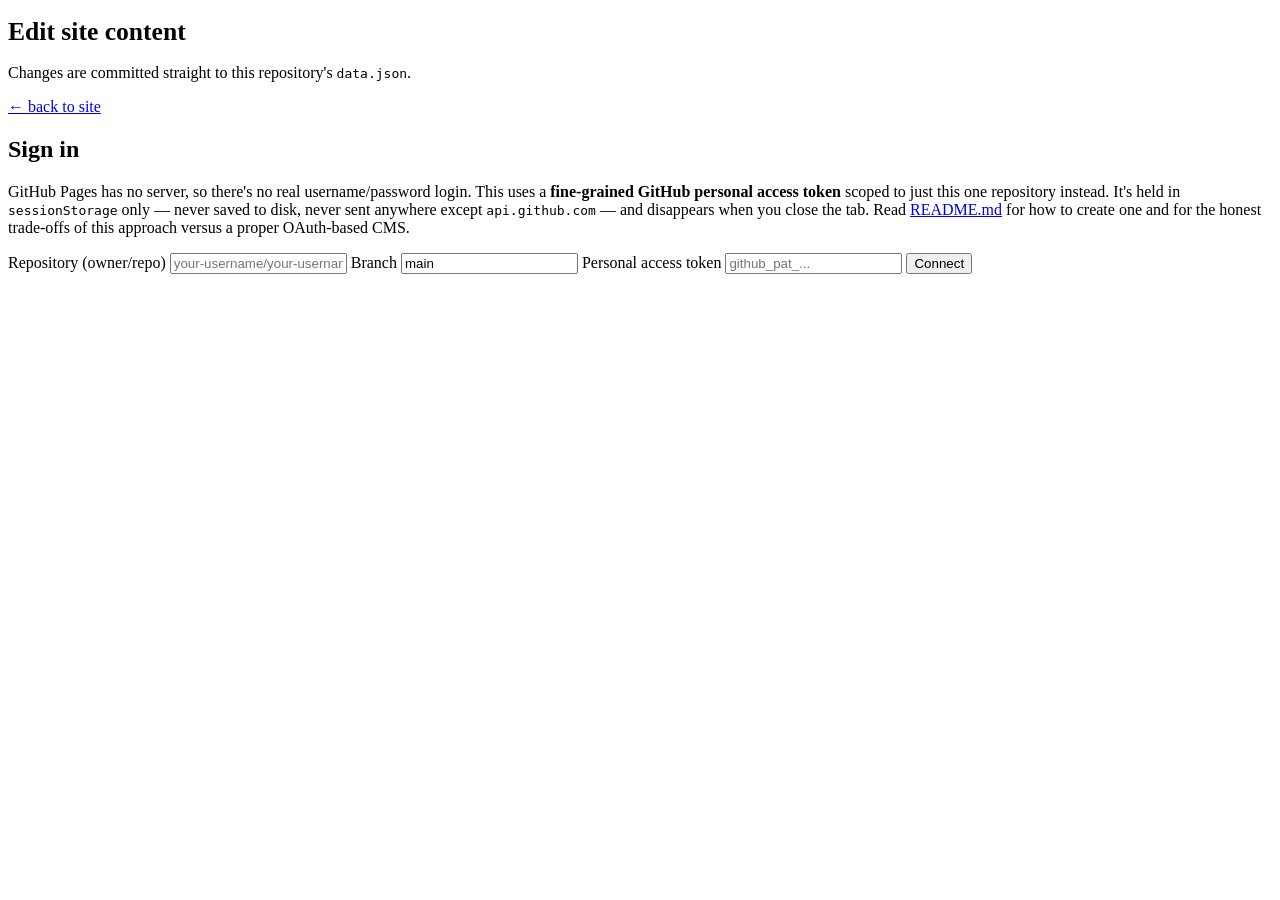
==== admin.html @ af1e0bcd "Initial commit" ====
<!DOCTYPE html>
<html lang="en">
<head>
<meta charset="UTF-8">
<meta name="viewport" content="width=device-width, initial-scale=1.0">
<title>Edit — Alice Gillbanks</title>
<link rel="stylesheet" href="css/style.css">
<link rel="stylesheet" href="css/admin.css">
</head>
<body class="admin-body">

<header class="site-header">
  <div class="identity">
    <h1 style="font-size:1.6rem;">Edit site content</h1>
    <p class="role">Changes are committed straight to this repository's <code>data.json</code>.</p>
  </div>
  <a href="index.html" class="footer-signin">← back to site</a>
</header>

<main class="admin-main">

  <section id="signin-panel" class="panel">
    <h2>Sign in</h2>
    <p class="hint">
      GitHub Pages has no server, so there's no real username/password login. This uses a
      <strong>fine-grained GitHub personal access token</strong> scoped to just this one repository instead.
      It's held in <code>sessionStorage</code> only — never saved to disk, never sent anywhere except
      <code>api.github.com</code> — and disappears when you close the tab. Read
      <a href="README.md" target="_blank">README.md</a> for how to create one and for the honest trade-offs
      of this approach versus a proper OAuth-based CMS.
    </p>
    <label class="field">
      <span>Repository <span class="muted">(owner/repo)</span></span>
      <input id="repo-input" type="text" placeholder="your-username/your-username.github.io" autocomplete="off">
    </label>
    <label class="field">
      <span>Branch</span>
      <input id="branch-input" type="text" placeholder="main" value="main" autocomplete="off">
    </label>
    <label class="field">
      <span>Personal access token</span>
      <input id="token-input" type="password" placeholder="github_pat_..." autocomplete="off">
    </label>
    <button id="connect-btn" class="btn-primary">Connect</button>
    <p id="signin-status" class="status" role="status"></p>
  </section>

  <section id="editor-panel" class="panel" hidden>
    <div class="editor-header">
      <h2>Profile</h2>
      <button id="signout-btn" class="btn-ghost">Sign out</button>
    </div>

    <div class="grid-2">
      <label class="field"><span>Name</span><input id="f-name" type="text"></label>
      <label class="field"><span>Subheading</span><input id="f-subheading" type="text"></label>
      <label class="field"><span>Currently reading</span><input id="f-reading" type="text"></label>
      <label class="field"><span>Currently interested in</span><input id="f-interest" type="text"></label>
      <label class="field"><span>GitHub URL</span><input id="f-github" type="text"></label>
      <label class="field"><span>Instagram URL</span><input id="f-instagram" type="text"></label>
    </div>

    <div class="editor-header" style="margin-top:32px;">
      <h2>Timeline entries</h2>
      <button id="add-entry-btn" class="btn-ghost">+ add entry</button>
    </div>
    <div id="entries-list"></div>

    <div class="save-bar">
      <button id="save-btn" class="btn-primary">Save changes</button>
      <span id="save-status" class="status" role="status"></span>
    </div>
  </section>

</main>

<template id="entry-template">
  <div class="entry-form" draggable="true">
    <div class="entry-form-head">
      <span class="drag-handle" title="Drag to reorder">⠿</span>
      <select class="e-type">
        <option value="career">career</option>
        <option value="project">project</option>
      </select>
      <input class="e-title" type="text" placeholder="Title">
      <button class="btn-ghost remove-entry" type="button">remove</button>
    </div>
    <div class="entry-form-grid">
      <label class="field"><span>Date <span class="muted">(YYYY-MM)</span></span><input class="e-date" type="text" placeholder="2026-06"></label>
      <label class="field"><span>Date label <span class="muted">(optional override)</span></span><input class="e-datelabel" type="text" placeholder="Summer 2026"></label>
      <label class="field"><span>Link <span class="muted">(optional)</span></span><input class="e-link" type="text" placeholder="https://"></label>
      <label class="field"><span>Tags <span class="muted">(comma-separated)</span></span><input class="e-tags" type="text" placeholder="Swift, SwiftUI"></label>
    </div>
    <label class="field"><span>Card summary <span class="muted">(one line, shown on the timeline card)</span></span><input class="e-summary" type="text"></label>
    <label class="field"><span>Full description <span class="muted">(shown in the dialog)</span></span><textarea class="e-description" rows="3"></textarea></label>
  </div>
</template>

<script src="js/admin.js"></script>
</body>
</html>
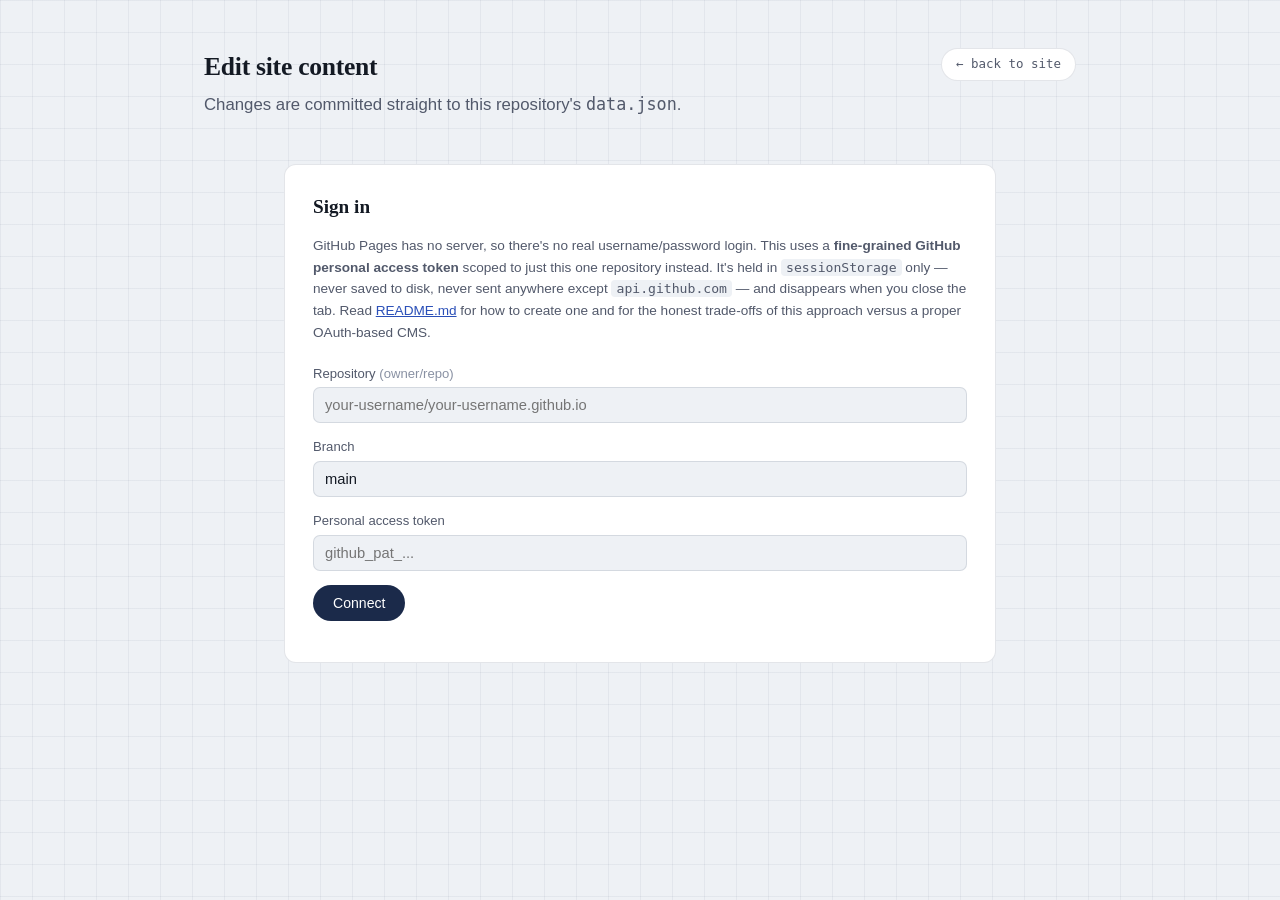
==== commit 16415530: "Cleaner Timeline" ====
--- a/admin.html
+++ b/admin.html
@@ -64,6 +64,10 @@
       <h2>Timeline entries</h2>
       <button id="add-entry-btn" class="btn-ghost">+ add entry</button>
     </div>
+    <p class="hint" style="margin-bottom:16px;">
+      Entries reorder themselves by date automatically — the earliest date is at the top,
+      and anything without a date yet sits above all of them until you give it one.
+    </p>
     <div id="entries-list"></div>
 
     <div class="save-bar">
@@ -75,9 +79,8 @@
 </main>
 
 <template id="entry-template">
-  <div class="entry-form" draggable="true">
+  <div class="entry-form">
     <div class="entry-form-head">
-      <span class="drag-handle" title="Drag to reorder">⠿</span>
       <select class="e-type">
         <option value="career">career</option>
         <option value="project">project</option>
--- a/css/style.css
+++ b/css/style.css
@@ -0,0 +1,439 @@
+@import url('https://fonts.googleapis.com/css2?family=Fraunces:opsz,wght@9..144,400;9..144,500;9..144,600&family=IBM+Plex+Sans:wght@400;500;600&family=IBM+Plex+Mono:wght@400;500&display=swap');
+
+:root {
+  --bg: #eef1f5;
+  --grid-line: rgba(27, 42, 74, 0.055);
+  --ink: #141a24;
+  --ink-soft: #52596b;
+  --ink-faint: #8991a3;
+  --surface: #ffffff;
+  --surface-border: rgba(27, 42, 74, 0.12);
+  --spine: #1b2a4a;
+  --accent-career: #b8791f;
+  --accent-career-bg: #f7ecd9;
+  --accent-project: #14785f;
+  --accent-project-bg: #dcefe9;
+  --focus: #2a4fb8;
+
+  --font-display: 'Fraunces', serif;
+  --font-body: 'IBM Plex Sans', sans-serif;
+  --font-mono: 'IBM Plex Mono', monospace;
+
+  --max-width: 920px;
+}
+
+* { box-sizing: border-box; }
+
+html { scroll-behavior: smooth; }
+
+body {
+  margin: 0;
+  font-family: var(--font-body);
+  color: var(--ink);
+  background:
+    linear-gradient(var(--grid-line) 1px, transparent 1px),
+    linear-gradient(90deg, var(--grid-line) 1px, transparent 1px),
+    var(--bg);
+  background-size: 32px 32px, 32px 32px, 100% 100%;
+  min-height: 100vh;
+  line-height: 1.5;
+}
+
+a { color: inherit; }
+
+button { font-family: inherit; }
+
+/* ---------- Header ---------- */
+
+.site-header {
+  max-width: var(--max-width);
+  margin: 0 auto;
+  padding: 48px 24px 32px;
+  display: flex;
+  justify-content: space-between;
+  align-items: flex-start;
+  gap: 24px;
+  flex-wrap: wrap;
+}
+
+.identity h1 {
+  font-family: var(--font-display);
+  font-optical-sizing: auto;
+  font-weight: 600;
+  font-size: clamp(2rem, 5vw, 2.75rem);
+  margin: 0 0 6px;
+  letter-spacing: -0.01em;
+}
+
+.identity .role {
+  margin: 0 0 14px;
+  color: var(--ink-soft);
+  font-size: 1.05rem;
+}
+
+.meta-lines {
+  display: flex;
+  flex-direction: column;
+  gap: 4px;
+  font-family: var(--font-mono);
+  font-size: 0.82rem;
+  color: var(--ink-faint);
+}
+
+.meta-lines .label {
+  color: var(--spine);
+  font-weight: 500;
+}
+
+.social-links {
+  display: flex;
+  gap: 10px;
+  padding-top: 4px;
+}
+
+.social-links a {
+  display: inline-flex;
+  align-items: center;
+  justify-content: center;
+  width: 40px;
+  height: 40px;
+  border-radius: 50%;
+  border: 1px solid var(--surface-border);
+  background: var(--surface);
+  color: var(--ink);
+  transition: transform 0.15s ease, border-color 0.15s ease;
+}
+
+.social-links a:hover,
+.social-links a:focus-visible {
+  transform: translateY(-2px);
+  border-color: var(--spine);
+}
+
+.social-links svg { width: 18px; height: 18px; }
+
+/* ---------- Filter bar ---------- */
+
+.filter-bar {
+  max-width: var(--max-width);
+  margin: 0 auto;
+  padding: 0 24px 8px;
+  display: flex;
+  gap: 8px;
+}
+
+.filter-pill {
+  border: 1px solid var(--surface-border);
+  background: var(--surface);
+  color: var(--ink-soft);
+  padding: 7px 16px;
+  border-radius: 999px;
+  font-size: 0.85rem;
+  cursor: pointer;
+  font-family: var(--font-mono);
+  transition: background 0.15s ease, color 0.15s ease, border-color 0.15s ease;
+}
+
+.filter-pill:hover { border-color: var(--spine); }
+
+.filter-pill[aria-pressed="true"] {
+  background: var(--spine);
+  color: #fff;
+  border-color: var(--spine);
+}
+
+/* ---------- Timeline ---------- */
+
+main {
+  max-width: var(--max-width);
+  margin: 0 auto;
+  padding: 24px 24px 80px;
+}
+
+.timeline {
+  list-style: none;
+  margin: 32px 0 0;
+  padding: 0;
+  position: relative;
+}
+
+.timeline::before {
+  content: "";
+  position: absolute;
+  top: 0;
+  bottom: 0;
+  left: 50%;
+  width: 2px;
+  background: var(--spine);
+  opacity: 0.35;
+  transform: translateX(-1px);
+}
+
+.timeline-end {
+  position: relative;
+  text-align: center;
+  font-family: var(--font-mono);
+  font-size: 0.75rem;
+  color: var(--ink-faint);
+  padding-top: 8px;
+}
+.timeline-end::before {
+  content: "";
+  display: inline-block;
+  width: 9px;
+  height: 9px;
+  border-radius: 50%;
+  background: var(--spine);
+  margin-right: 6px;
+  vertical-align: middle;
+}
+
+.entry {
+  position: relative;
+  display: grid;
+  grid-template-columns: 1fr 48px 1fr;
+  align-items: center;
+  min-height: 90px;
+}
+
+.entry-node {
+  grid-column: 2;
+  justify-self: center;
+  width: 12px;
+  height: 12px;
+  border-radius: 50%;
+  background: var(--surface);
+  border: 2px solid var(--spine);
+  z-index: 2;
+}
+
+.entry[data-type="career"] .entry-node { border-color: var(--accent-career); }
+.entry[data-type="project"] .entry-node { border-color: var(--accent-project); }
+
+.entry-card {
+  position: relative;
+  grid-column: 1;
+  justify-self: end;
+  width: 100%;
+  max-width: 380px;
+  text-align: left;
+  background: var(--surface);
+  border: 1px solid var(--surface-border);
+  border-radius: 10px;
+  padding: 16px 18px;
+  cursor: pointer;
+  transition: transform 0.15s ease, box-shadow 0.15s ease, border-color 0.15s ease;
+}
+
+.entry.side-right .entry-card { grid-column: 3; justify-self: start; }
+
+.entry-card:hover,
+.entry-card:focus-visible {
+  transform: translateY(-2px);
+  box-shadow: 0 8px 20px rgba(20, 26, 36, 0.08);
+  border-color: var(--surface-border);
+}
+
+.entry-card::after {
+  content: "";
+  position: absolute;
+  top: 50%;
+  width: 24px;
+  height: 2px;
+  background: currentColor;
+  opacity: 0.35;
+}
+
+.entry[data-type="career"] .entry-card { color: var(--accent-career); }
+.entry[data-type="project"] .entry-card { color: var(--accent-project); }
+
+.entry.side-left .entry-card::after { right: -24px; }
+.entry.side-right .entry-card::after { left: -24px; }
+
+.entry-date {
+  display: block;
+  font-family: var(--font-mono);
+  font-size: 0.72rem;
+  letter-spacing: 0.03em;
+  margin-bottom: 6px;
+  color: inherit;
+}
+
+.entry-card h3 {
+  margin: 0 0 4px;
+  font-family: var(--font-display);
+  font-weight: 600;
+  font-size: 1.05rem;
+  color: var(--ink);
+}
+
+.entry-card p {
+  margin: 0 0 10px;
+  font-size: 0.88rem;
+  color: var(--ink-soft);
+}
+
+.entry-tag {
+  display: inline-block;
+  font-family: var(--font-mono);
+  font-size: 0.68rem;
+  padding: 2px 8px;
+  border-radius: 999px;
+}
+
+.entry[data-type="career"] .entry-tag { background: var(--accent-career-bg); color: var(--accent-career); }
+.entry[data-type="project"] .entry-tag { background: var(--accent-project-bg); color: var(--accent-project); }
+
+.entry.is-hidden { display: none; }
+
+/* ---------- Dialog / modal ---------- */
+
+dialog#entry-dialog {
+  border: none;
+  border-radius: 14px;
+  padding: 0;
+  width: min(520px, 90vw);
+  max-height: 85vh;
+  overflow-y: auto;
+  background: var(--surface);
+  box-shadow: 0 24px 60px rgba(20, 26, 36, 0.25);
+}
+
+dialog#entry-dialog::backdrop {
+  background: rgba(20, 26, 36, 0.35);
+  backdrop-filter: blur(6px);
+}
+
+.dialog-inner { padding: 28px 28px 24px; }
+
+.dialog-close {
+  position: absolute;
+  top: 16px;
+  right: 16px;
+  width: 32px;
+  height: 32px;
+  border-radius: 50%;
+  border: 1px solid var(--surface-border);
+  background: var(--surface);
+  cursor: pointer;
+  font-size: 1rem;
+  line-height: 1;
+  color: var(--ink-soft);
+}
+.dialog-close:hover { color: var(--ink); }
+
+.dialog-tag {
+  font-family: var(--font-mono);
+  font-size: 0.72rem;
+  padding: 3px 10px;
+  border-radius: 999px;
+  display: inline-block;
+  margin-bottom: 10px;
+}
+
+.dialog-date {
+  display: block;
+  font-family: var(--font-mono);
+  font-size: 0.78rem;
+  color: var(--ink-faint);
+  margin-bottom: 4px;
+}
+
+.dialog-inner h2 {
+  font-family: var(--font-display);
+  font-weight: 600;
+  font-size: 1.4rem;
+  margin: 0 0 12px;
+}
+
+.dialog-inner p.description {
+  color: var(--ink-soft);
+  font-size: 0.95rem;
+  line-height: 1.65;
+  margin: 0 0 16px;
+}
+
+.dialog-tags {
+  display: flex;
+  gap: 6px;
+  flex-wrap: wrap;
+  margin-bottom: 16px;
+}
+
+.chip {
+  font-family: var(--font-mono);
+  font-size: 0.7rem;
+  background: var(--bg);
+  border: 1px solid var(--surface-border);
+  padding: 3px 9px;
+  border-radius: 999px;
+  color: var(--ink-soft);
+}
+
+.dialog-link {
+  font-family: var(--font-mono);
+  font-size: 0.85rem;
+  color: var(--focus);
+  text-decoration: underline;
+}
+
+/* ---------- Footer ---------- */
+
+.site-footer {
+  max-width: var(--max-width);
+  margin: 0 auto;
+  padding: 32px 24px 56px;
+  display: flex;
+  justify-content: space-between;
+  align-items: center;
+  gap: 16px;
+  border-top: 1px solid var(--surface-border);
+  font-size: 0.82rem;
+  color: var(--ink-faint);
+  flex-wrap: wrap;
+}
+
+.footer-signin {
+  font-family: var(--font-mono);
+  font-size: 0.78rem;
+  color: var(--ink-soft);
+  text-decoration: none;
+  border: 1px solid var(--surface-border);
+  padding: 6px 14px;
+  border-radius: 999px;
+  background: var(--surface);
+}
+.footer-signin:hover { border-color: var(--spine); }
+
+/* ---------- Focus & motion ---------- */
+
+:focus-visible {
+  outline: 2px solid var(--focus);
+  outline-offset: 2px;
+}
+
+@media (prefers-reduced-motion: reduce) {
+  html { scroll-behavior: auto; }
+  * { transition: none !important; }
+}
+
+/* ---------- Mobile ---------- */
+
+@media (max-width: 720px) {
+  .timeline::before { left: 20px; }
+
+  .entry { grid-template-columns: 40px 1fr; min-height: 0; padding: 0 0 20px; }
+  .entry-node { grid-column: 1; justify-self: center; }
+
+  .entry-card,
+  .entry.side-right .entry-card {
+    grid-column: 2;
+    justify-self: stretch;
+    max-width: none;
+  }
+
+  .entry-card::after { display: none; }
+
+  .site-header { padding-top: 36px; }
+  .site-footer { justify-content: center; text-align: center; }
+}
--- a/css/admin.css
+++ b/css/admin.css
@@ -0,0 +1,138 @@
+.admin-body { padding-bottom: 60px; }
+
+.admin-main {
+  max-width: 760px;
+  margin: 0 auto;
+  padding: 0 24px 80px;
+}
+
+.panel {
+  background: var(--surface);
+  border: 1px solid var(--surface-border);
+  border-radius: 12px;
+  padding: 28px;
+  margin-bottom: 24px;
+}
+
+.panel h2 {
+  font-family: var(--font-display);
+  font-size: 1.2rem;
+  margin: 0 0 12px;
+}
+
+.hint {
+  font-size: 0.85rem;
+  color: var(--ink-soft);
+  line-height: 1.6;
+  margin-bottom: 20px;
+}
+.hint code {
+  background: var(--bg);
+  padding: 1px 5px;
+  border-radius: 4px;
+  font-family: var(--font-mono);
+  font-size: 0.82rem;
+}
+.hint a { color: var(--focus); }
+
+.field {
+  display: flex;
+  flex-direction: column;
+  gap: 4px;
+  font-size: 0.82rem;
+  color: var(--ink-soft);
+  margin-bottom: 14px;
+}
+
+.field .muted { color: var(--ink-faint); font-weight: 400; }
+
+.field input,
+.field textarea,
+.entry-form select {
+  font-family: var(--font-body);
+  font-size: 0.92rem;
+  padding: 9px 11px;
+  border-radius: 7px;
+  border: 1px solid var(--surface-border);
+  background: var(--bg);
+  color: var(--ink);
+}
+
+.field textarea { resize: vertical; font-family: var(--font-body); }
+
+.grid-2 {
+  display: grid;
+  grid-template-columns: 1fr 1fr;
+  gap: 0 16px;
+}
+@media (max-width: 600px) { .grid-2 { grid-template-columns: 1fr; } }
+
+.btn-primary {
+  background: var(--spine);
+  color: #fff;
+  border: none;
+  padding: 10px 20px;
+  border-radius: 999px;
+  font-size: 0.88rem;
+  cursor: pointer;
+}
+.btn-primary:hover { opacity: 0.9; }
+
+.btn-ghost {
+  background: transparent;
+  border: 1px solid var(--surface-border);
+  color: var(--ink-soft);
+  padding: 6px 14px;
+  border-radius: 999px;
+  font-size: 0.8rem;
+  cursor: pointer;
+  font-family: var(--font-mono);
+}
+.btn-ghost:hover { border-color: var(--spine); color: var(--ink); }
+
+.status {
+  font-family: var(--font-mono);
+  font-size: 0.8rem;
+  color: var(--ink-faint);
+  margin-left: 12px;
+}
+.status.error { color: #b3261e; }
+.status.success { color: var(--accent-project); }
+
+.editor-header {
+  display: flex;
+  justify-content: space-between;
+  align-items: center;
+  margin-bottom: 16px;
+}
+
+.entry-form {
+  border: 1px solid var(--surface-border);
+  border-radius: 10px;
+  padding: 16px;
+  margin-bottom: 14px;
+  background: var(--bg);
+}
+
+.entry-form-head {
+  display: flex;
+  align-items: center;
+  gap: 10px;
+  margin-bottom: 12px;
+}
+.entry-form-head .e-title { flex: 1; }
+
+.entry-form-grid {
+  display: grid;
+  grid-template-columns: 1fr 1fr;
+  gap: 0 16px;
+}
+@media (max-width: 600px) { .entry-form-grid { grid-template-columns: 1fr; } }
+
+.save-bar {
+  display: flex;
+  align-items: center;
+  margin-top: 24px;
+  position: sticky;
+  bottom: 16px;
+}
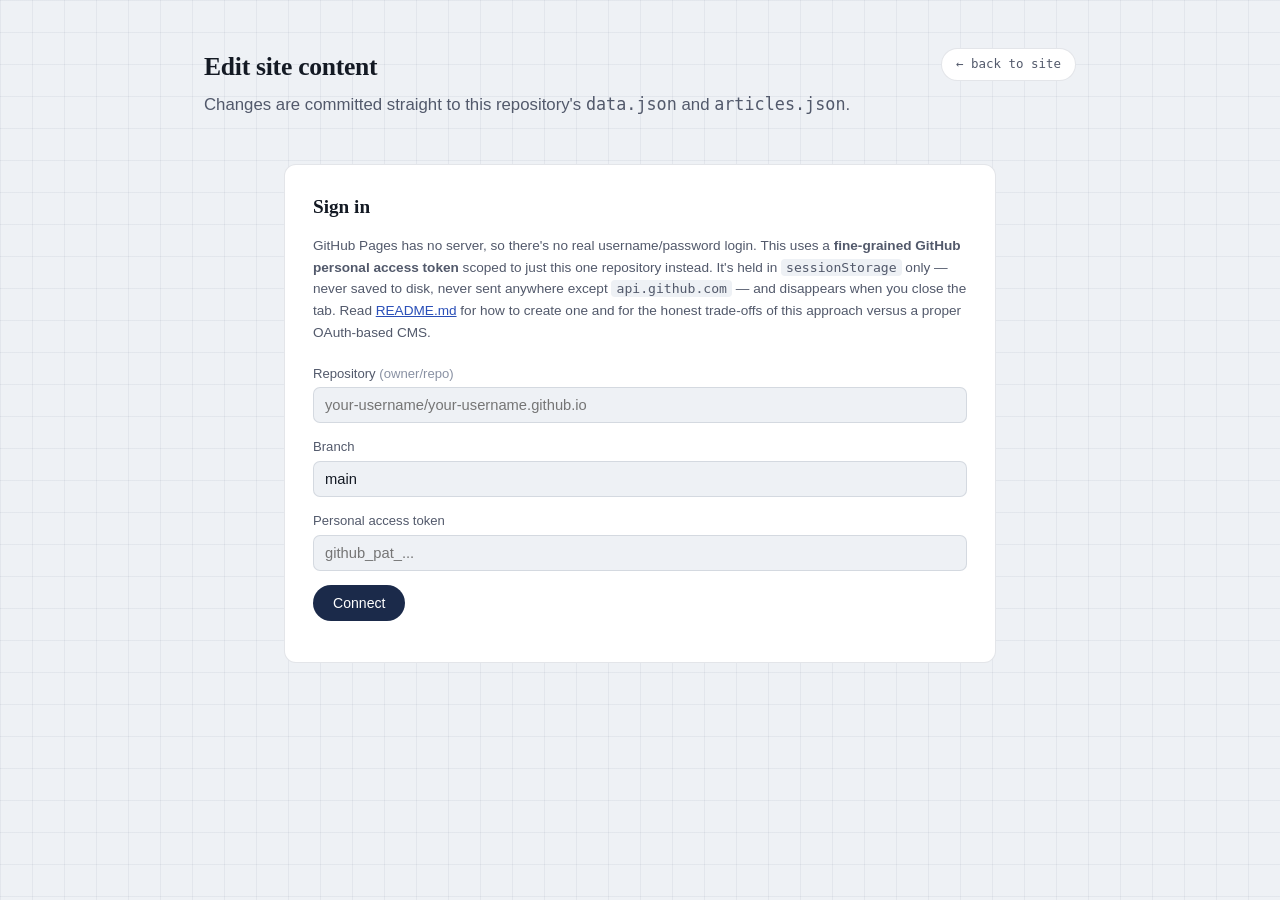
==== commit ec8719b1: "Blog Added" ====
--- a/admin.html
+++ b/admin.html
@@ -6,13 +6,14 @@
 <title>Edit — Alice Gillbanks</title>
 <link rel="stylesheet" href="css/style.css">
 <link rel="stylesheet" href="css/admin.css">
+<link rel="stylesheet" href="css/blog.css">
 </head>
 <body class="admin-body">
 
 <header class="site-header">
   <div class="identity">
     <h1 style="font-size:1.6rem;">Edit site content</h1>
-    <p class="role">Changes are committed straight to this repository's <code>data.json</code>.</p>
+    <p class="role">Changes are committed straight to this repository's <code>data.json</code> and <code>articles.json</code>.</p>
   </div>
   <a href="index.html" class="footer-signin">← back to site</a>
 </header>
@@ -47,32 +48,58 @@
 
   <section id="editor-panel" class="panel" hidden>
     <div class="editor-header">
-      <h2>Profile</h2>
+      <h2>Edit content</h2>
       <button id="signout-btn" class="btn-ghost">Sign out</button>
     </div>
 
-    <div class="grid-2">
-      <label class="field"><span>Name</span><input id="f-name" type="text"></label>
-      <label class="field"><span>Subheading</span><input id="f-subheading" type="text"></label>
-      <label class="field"><span>Currently reading</span><input id="f-reading" type="text"></label>
-      <label class="field"><span>Currently interested in</span><input id="f-interest" type="text"></label>
-      <label class="field"><span>GitHub URL</span><input id="f-github" type="text"></label>
-      <label class="field"><span>Instagram URL</span><input id="f-instagram" type="text"></label>
+    <div class="tab-bar" role="tablist">
+      <button class="tab-btn" id="tab-btn-timeline" role="tab" aria-selected="true">Timeline</button>
+      <button class="tab-btn" id="tab-btn-blog" role="tab" aria-selected="false">Blog posts</button>
     </div>
 
-    <div class="editor-header" style="margin-top:32px;">
-      <h2>Timeline entries</h2>
-      <button id="add-entry-btn" class="btn-ghost">+ add entry</button>
+    <div id="tab-timeline">
+      <h2 style="margin-top:0;">Profile</h2>
+      <div class="grid-2">
+        <label class="field"><span>Name</span><input id="f-name" type="text"></label>
+        <label class="field"><span>Subheading</span><input id="f-subheading" type="text"></label>
+        <label class="field"><span>Currently reading</span><input id="f-reading" type="text"></label>
+        <label class="field"><span>Currently interested in</span><input id="f-interest" type="text"></label>
+        <label class="field"><span>GitHub URL</span><input id="f-github" type="text"></label>
+        <label class="field"><span>Instagram URL</span><input id="f-instagram" type="text"></label>
+      </div>
+
+      <div class="editor-header" style="margin-top:32px;">
+        <h2>Timeline entries</h2>
+        <button id="add-entry-btn" class="btn-ghost">+ add entry</button>
+      </div>
+      <p class="hint" style="margin-bottom:16px;">
+        Entries reorder themselves by date automatically — the earliest date is at the top,
+        and anything without a date yet sits above all of them until you give it one.
+      </p>
+      <div id="entries-list"></div>
+
+      <div class="save-bar">
+        <button id="save-btn" class="btn-primary">Save changes</button>
+        <span id="save-status" class="status" role="status"></span>
+      </div>
     </div>
-    <p class="hint" style="margin-bottom:16px;">
-      Entries reorder themselves by date automatically — the earliest date is at the top,
-      and anything without a date yet sits above all of them until you give it one.
-    </p>
-    <div id="entries-list"></div>
 
-    <div class="save-bar">
-      <button id="save-btn" class="btn-primary">Save changes</button>
-      <span id="save-status" class="status" role="status"></span>
+    <div id="tab-blog" hidden>
+      <div class="editor-header">
+        <h2 style="margin-top:0;">Blog posts</h2>
+        <button id="add-post-btn" class="btn-ghost">+ add post</button>
+      </div>
+      <p class="hint" style="margin-bottom:16px;">
+        New posts get the next id automatically (previous highest + 1). The date defaults to today —
+        edit it if you're backdating a post. Selecting an image queues it for upload; it's actually
+        committed to the repo when you click "Save changes" below.
+      </p>
+      <div id="posts-list"></div>
+
+      <div class="save-bar">
+        <button id="save-posts-btn" class="btn-primary">Save changes</button>
+        <span id="save-posts-status" class="status" role="status"></span>
+      </div>
     </div>
   </section>
 
@@ -99,6 +126,26 @@
   </div>
 </template>
 
+<template id="post-template">
+  <div class="post-form entry-form">
+    <div class="entry-form-head">
+      <span class="post-id-badge">#<span class="e-id-display"></span></span>
+      <input class="e-post-title" type="text" placeholder="Title">
+      <button class="btn-ghost remove-post" type="button">remove</button>
+    </div>
+    <div class="entry-form-grid">
+      <label class="field"><span>Date</span><input class="e-post-date" type="date"></label>
+      <label class="field">
+        <span>Image</span>
+        <input class="e-post-image-file" type="file" accept="image/*">
+        <img class="image-preview e-post-image-preview" hidden alt="">
+      </label>
+    </div>
+    <label class="field"><span>Card description <span class="muted">(one line, shown on the blog card)</span></span><input class="e-post-description" type="text"></label>
+    <label class="field"><span>Full content <span class="muted">(HTML, shown in the post dialog)</span></span><textarea class="e-post-content" rows="6"></textarea></label>
+  </div>
+</template>
+
 <script src="js/admin.js"></script>
 </body>
-</html>
+</html>
--- a/css/blog.css
+++ b/css/blog.css
@@ -0,0 +1,108 @@
+/* --- Homepage/blog nav link --- */
+.blog-nav-link {
+  display: inline-block;
+  margin-top: 14px;
+  font-family: var(--font-mono, monospace);
+  font-size: 0.85rem;
+  text-decoration: none;
+  color: var(--accent-project, #3b6ea5);
+  border: 1px solid currentColor;
+  border-radius: 999px;
+  padding: 6px 14px;
+  transition: opacity 0.15s ease;
+}
+.blog-nav-link:hover { opacity: 0.7; }
+
+/* --- Blog grid + cards --- */
+.blog-grid {
+  display: grid;
+  grid-template-columns: repeat(auto-fill, minmax(260px, 1fr));
+  gap: 24px;
+  max-width: 1080px;
+  margin: 40px auto;
+  padding: 0 24px;
+}
+
+.blog-card {
+  display: flex;
+  flex-direction: column;
+  text-align: left;
+  background: var(--card-bg, #fff);
+  border: 1px solid var(--border-color, #e4e4e4);
+  border-radius: 12px;
+  overflow: hidden;
+  cursor: pointer;
+  padding: 0;
+  font: inherit;
+  color: inherit;
+  transition: transform 0.15s ease, box-shadow 0.15s ease;
+}
+.blog-card:hover {
+  transform: translateY(-2px);
+  box-shadow: 0 8px 20px rgba(0, 0, 0, 0.08);
+}
+.blog-card-image {
+  width: 100%;
+  aspect-ratio: 16 / 9;
+  object-fit: cover;
+  display: block;
+  background: var(--border-color, #eee);
+}
+.blog-card-body {
+  padding: 16px 18px 20px;
+  display: flex;
+  flex-direction: column;
+  gap: 6px;
+}
+.blog-card-date {
+  font-family: var(--font-mono, monospace);
+  font-size: 0.75rem;
+  color: var(--ink-faint, #888);
+}
+.blog-card-body h3 {
+  margin: 0;
+  font-size: 1.05rem;
+}
+.blog-card-body p {
+  margin: 0;
+  font-size: 0.9rem;
+  color: var(--ink-muted, #555);
+}
+
+/* --- Admin tabs --- */
+.tab-bar {
+  display: flex;
+  margin-bottom: 24px;
+  border-bottom: 1px solid var(--border-color, #e4e4e4);
+}
+.tab-btn {
+  background: none;
+  border: none;
+  padding: 10px 4px;
+  margin-right: 24px;
+  font: inherit;
+  font-weight: 600;
+  color: var(--ink-faint, #888);
+  cursor: pointer;
+  border-bottom: 2px solid transparent;
+}
+.tab-btn[aria-selected="true"] {
+  color: var(--ink, #111);
+  border-bottom-color: var(--accent-project, #3b6ea5);
+}
+
+/* --- Admin: post image preview --- */
+.image-preview {
+  max-width: 160px;
+  max-height: 100px;
+  object-fit: cover;
+  border-radius: 6px;
+  margin-top: 8px;
+  display: block;
+}
+.post-id-badge {
+  font-family: var(--font-mono, monospace);
+  font-size: 0.85rem;
+  color: var(--ink-faint, #888);
+  padding: 0 4px;
+}
